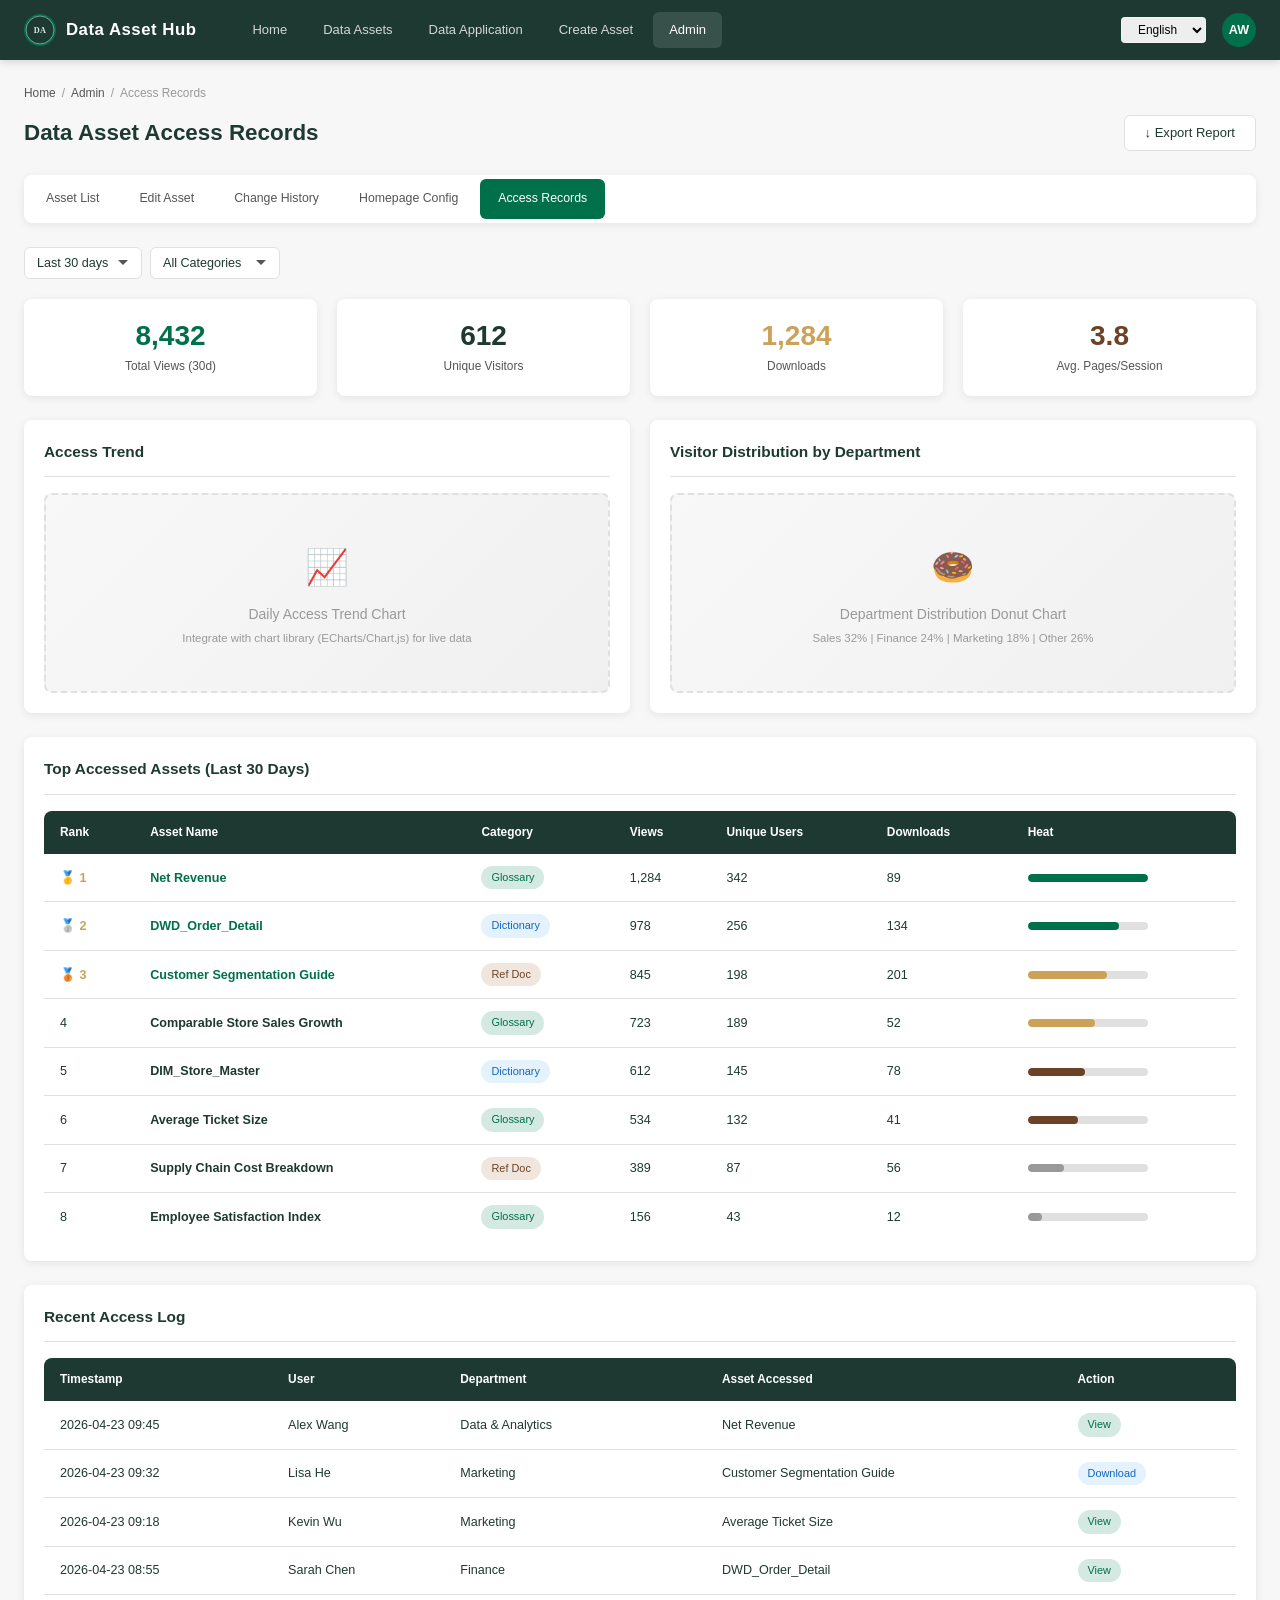
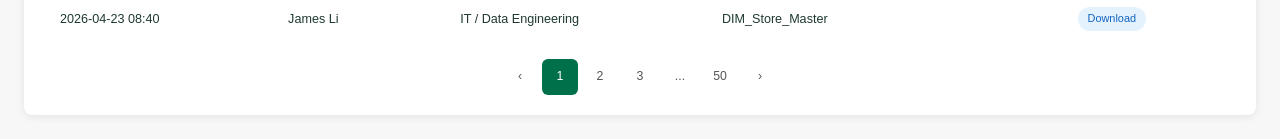
==== admin-access.html @ 6fecf53f "Add asset shelf page with grid and list views, filtering options, and apply modal for L3 assets" ====
<!DOCTYPE html>
<html lang="en">
<head>
  <meta charset="UTF-8">
  <meta name="viewport" content="width=device-width, initial-scale=1.0">
  <title>Data Asset Hub - Access Records</title>
  <link rel="stylesheet" href="css/style.css">
  <style>
    .admin-tabs {
      display: flex; gap: 4px; background: var(--bg-white); padding: 4px;
      border-radius: 8px; box-shadow: var(--shadow-card); margin-bottom: 24px;
    }
    .admin-tab {
      padding: 10px 18px; border-radius: 6px; cursor: pointer; font-size: 0.88rem;
      color: var(--text-secondary); transition: var(--transition); text-align: center;
    }
    .admin-tab:hover { background: var(--bg-primary); }
    .admin-tab.active { background: var(--sb-green); color: #fff; font-weight: 500; }
    .heat-bar {
      height: 8px; border-radius: 4px; background: var(--border-color);
      overflow: hidden; width: 120px;
    }
    .heat-bar-fill {
      height: 100%; border-radius: 4px;
      transition: width 0.5s ease;
    }
    .chart-placeholder {
      background: linear-gradient(135deg, #f8f8f8, #f0f0f0);
      border: 2px dashed var(--border-color);
      border-radius: 8px;
      display: flex;
      align-items: center;
      justify-content: center;
      flex-direction: column;
      color: var(--text-muted);
      padding: 40px;
      min-height: 200px;
    }
  </style>
</head>
<body>
  <div id="nav-placeholder"></div>

  <div class="page-wrapper">
    <div class="page-container wide">

      <div class="page-header">
        <div class="breadcrumb"><a href="index.html">Home</a> <span>/</span> <a href="admin-list.html">Admin</a> <span>/</span> Access Records</div>
        <h1>Data Asset Access Records</h1>
        <div style="margin-left:auto;">
          <button class="btn btn-secondary" onclick="showToast('Exported report')">↓ Export Report</button>
        </div>
      </div>

      <div class="admin-tabs">
        <a class="admin-tab" href="admin-list.html">Asset List</a>
        <a class="admin-tab" href="admin-edit.html">Edit Asset</a>
        <a class="admin-tab" href="admin-history.html">Change History</a>
        <a class="admin-tab" href="admin-config.html">Homepage Config</a>
        <a class="admin-tab active" href="admin-access.html">Access Records</a>
      </div>

      <!-- Date Range Filter -->
      <div class="flex-between mb-20" style="flex-wrap:wrap; gap:12px;">
        <div class="flex gap-8">
          <select class="form-control" style="width:auto; padding:8px 32px 8px 12px;">
            <option>Last 7 days</option>
            <option selected>Last 30 days</option>
            <option>Last 90 days</option>
            <option>This Year</option>
          </select>
          <select class="form-control" style="width:auto; padding:8px 32px 8px 12px;">
            <option>All Categories</option>
            <option>Glossary</option>
            <option>Dictionary</option>
            <option>Reference Doc</option>
          </select>
        </div>
      </div>

      <!-- Summary Stats -->
      <div class="grid-4 mb-24">
        <div class="stat-card">
          <div class="stat-number" style="color:var(--sb-green);">8,432</div>
          <div class="stat-label">Total Views (30d)</div>
        </div>
        <div class="stat-card">
          <div class="stat-number" style="color:var(--sb-dark-green);">612</div>
          <div class="stat-label">Unique Visitors</div>
        </div>
        <div class="stat-card">
          <div class="stat-number" style="color:var(--sb-gold);">1,284</div>
          <div class="stat-label">Downloads</div>
        </div>
        <div class="stat-card">
          <div class="stat-number" style="color:var(--sb-brown);">3.8</div>
          <div class="stat-label">Avg. Pages/Session</div>
        </div>
      </div>

      <div class="grid-2 mb-24">

        <!-- Trend Chart Placeholder -->
        <div class="card">
          <div class="card-header">
            <h3>Access Trend</h3>
          </div>
          <div class="chart-placeholder">
            <div style="font-size:2.5rem; margin-bottom:8px;">📈</div>
            <div>Daily Access Trend Chart</div>
            <div style="font-size:0.82rem; margin-top:4px;">Integrate with chart library (ECharts/Chart.js) for live data</div>
          </div>
        </div>

        <!-- User Distribution -->
        <div class="card">
          <div class="card-header">
            <h3>Visitor Distribution by Department</h3>
          </div>
          <div class="chart-placeholder">
            <div style="font-size:2.5rem; margin-bottom:8px;">🍩</div>
            <div>Department Distribution Donut Chart</div>
            <div style="font-size:0.82rem; margin-top:4px;">Sales 32% | Finance 24% | Marketing 18% | Other 26%</div>
          </div>
        </div>
      </div>

      <!-- Top Accessed Assets -->
      <div class="card mb-24">
        <div class="card-header">
          <h3>Top Accessed Assets (Last 30 Days)</h3>
        </div>
        <table class="data-table">
          <thead>
            <tr>
              <th>Rank</th>
              <th>Asset Name</th>
              <th>Category</th>
              <th>Views</th>
              <th>Unique Users</th>
              <th>Downloads</th>
              <th>Heat</th>
            </tr>
          </thead>
          <tbody>
            <tr>
              <td><strong style="color:var(--sb-gold);">🥇 1</strong></td>
              <td><a href="detail-glossary.html"><strong>Net Revenue</strong></a></td>
              <td><span class="tag tag-green">Glossary</span></td>
              <td>1,284</td>
              <td>342</td>
              <td>89</td>
              <td>
                <div class="heat-bar"><div class="heat-bar-fill" style="width:100%; background:var(--sb-green);"></div></div>
              </td>
            </tr>
            <tr>
              <td><strong style="color:var(--sb-gold);">🥈 2</strong></td>
              <td><a href="detail-dictionary.html"><strong>DWD_Order_Detail</strong></a></td>
              <td><span class="tag tag-blue">Dictionary</span></td>
              <td>978</td>
              <td>256</td>
              <td>134</td>
              <td>
                <div class="heat-bar"><div class="heat-bar-fill" style="width:76%; background:var(--sb-green);"></div></div>
              </td>
            </tr>
            <tr>
              <td><strong style="color:var(--sb-gold);">🥉 3</strong></td>
              <td><a href="detail-document.html"><strong>Customer Segmentation Guide</strong></a></td>
              <td><span class="tag tag-brown">Ref Doc</span></td>
              <td>845</td>
              <td>198</td>
              <td>201</td>
              <td>
                <div class="heat-bar"><div class="heat-bar-fill" style="width:66%; background:var(--sb-gold);"></div></div>
              </td>
            </tr>
            <tr>
              <td>4</td>
              <td><strong>Comparable Store Sales Growth</strong></td>
              <td><span class="tag tag-green">Glossary</span></td>
              <td>723</td>
              <td>189</td>
              <td>52</td>
              <td>
                <div class="heat-bar"><div class="heat-bar-fill" style="width:56%; background:var(--sb-gold);"></div></div>
              </td>
            </tr>
            <tr>
              <td>5</td>
              <td><strong>DIM_Store_Master</strong></td>
              <td><span class="tag tag-blue">Dictionary</span></td>
              <td>612</td>
              <td>145</td>
              <td>78</td>
              <td>
                <div class="heat-bar"><div class="heat-bar-fill" style="width:48%; background:var(--sb-brown);"></div></div>
              </td>
            </tr>
            <tr>
              <td>6</td>
              <td><strong>Average Ticket Size</strong></td>
              <td><span class="tag tag-green">Glossary</span></td>
              <td>534</td>
              <td>132</td>
              <td>41</td>
              <td>
                <div class="heat-bar"><div class="heat-bar-fill" style="width:42%; background:var(--sb-brown);"></div></div>
              </td>
            </tr>
            <tr>
              <td>7</td>
              <td><strong>Supply Chain Cost Breakdown</strong></td>
              <td><span class="tag tag-brown">Ref Doc</span></td>
              <td>389</td>
              <td>87</td>
              <td>56</td>
              <td>
                <div class="heat-bar"><div class="heat-bar-fill" style="width:30%; background:var(--text-muted);"></div></div>
              </td>
            </tr>
            <tr>
              <td>8</td>
              <td><strong>Employee Satisfaction Index</strong></td>
              <td><span class="tag tag-green">Glossary</span></td>
              <td>156</td>
              <td>43</td>
              <td>12</td>
              <td>
                <div class="heat-bar"><div class="heat-bar-fill" style="width:12%; background:var(--text-muted);"></div></div>
              </td>
            </tr>
          </tbody>
        </table>
      </div>

      <!-- Recent Access Log -->
      <div class="card">
        <div class="card-header">
          <h3>Recent Access Log</h3>
        </div>
        <table class="data-table">
          <thead>
            <tr>
              <th>Timestamp</th>
              <th>User</th>
              <th>Department</th>
              <th>Asset Accessed</th>
              <th>Action</th>
            </tr>
          </thead>
          <tbody>
            <tr>
              <td style="white-space:nowrap;">2026-04-23 09:45</td>
              <td>Alex Wang</td>
              <td>Data & Analytics</td>
              <td>Net Revenue</td>
              <td><span class="tag tag-green">View</span></td>
            </tr>
            <tr>
              <td style="white-space:nowrap;">2026-04-23 09:32</td>
              <td>Lisa He</td>
              <td>Marketing</td>
              <td>Customer Segmentation Guide</td>
              <td><span class="tag tag-blue">Download</span></td>
            </tr>
            <tr>
              <td style="white-space:nowrap;">2026-04-23 09:18</td>
              <td>Kevin Wu</td>
              <td>Marketing</td>
              <td>Average Ticket Size</td>
              <td><span class="tag tag-green">View</span></td>
            </tr>
            <tr>
              <td style="white-space:nowrap;">2026-04-23 08:55</td>
              <td>Sarah Chen</td>
              <td>Finance</td>
              <td>DWD_Order_Detail</td>
              <td><span class="tag tag-green">View</span></td>
            </tr>
            <tr>
              <td style="white-space:nowrap;">2026-04-23 08:40</td>
              <td>James Li</td>
              <td>IT / Data Engineering</td>
              <td>DIM_Store_Master</td>
              <td><span class="tag tag-blue">Download</span></td>
            </tr>
          </tbody>
        </table>
        <div class="pagination" style="margin-top:16px;">
          <a href="#">‹</a>
          <span class="active">1</span>
          <a href="#">2</a>
          <a href="#">3</a>
          <span>...</span>
          <a href="#">50</a>
          <a href="#">›</a>
        </div>
      </div>

    </div>
  </div>

  <script src="js/main.js"></script>
  <script>initNav('admin');</script>
</body>
</html>
---- css/style.css ----
/* ===== Starbucks Data Asset Platform - Global Styles ===== */

/* -- CSS Variables -- */
:root {
  --sb-green: #00704A;
  --sb-dark-green: #1E3932;
  --sb-light-green: #D4E9E2;
  --sb-brown: #6B4226;
  --sb-gold: #CBA258;
  --sb-yellow: #F5A623;
  --sb-orange-light: #F4B8A5;
  --sb-cancel-pink: #E8967D;
  --sb-success: #2E7D32;
  --sb-warning: #F5A623;
  --sb-error: #D32F2F;
  --sb-info: #1976D2;
  --bg-primary: #F7F7F7;
  --bg-white: #FFFFFF;
  --bg-card: #FFFFFF;
  --text-primary: #1E3932;
  --text-secondary: #555555;
  --text-muted: #999999;
  --border-color: #E0E0E0;
  --border-radius: 8px;
  --shadow-card: 0 2px 8px rgba(0, 0, 0, 0.08);
  --shadow-hover: 0 4px 16px rgba(0, 0, 0, 0.12);
  --nav-height: 60px;
  --sidebar-width: 240px;
  --transition: all 0.2s ease;
}

/* -- Reset & Base -- */
*, *::before, *::after {
  box-sizing: border-box;
  margin: 0;
  padding: 0;
}

html {
  font-size: 14px;
  scroll-behavior: smooth;
}

body {
  font-family: 'Segoe UI', 'PingFang SC', 'Microsoft YaHei', sans-serif;
  color: var(--text-primary);
  background: var(--bg-primary);
  line-height: 1.6;
  min-height: 100vh;
}

a {
  color: var(--sb-green);
  text-decoration: none;
  transition: var(--transition);
}
a:hover {
  color: var(--sb-dark-green);
}

img {
  max-width: 100%;
}

/* -- Top Navigation -- */
.top-nav {
  position: fixed;
  top: 0;
  left: 0;
  right: 0;
  height: var(--nav-height);
  background: var(--sb-dark-green);
  color: #fff;
  display: flex;
  align-items: center;
  padding: 0 24px;
  z-index: 1000;
  box-shadow: 0 2px 8px rgba(0,0,0,0.15);
}

.top-nav .logo {
  display: flex;
  align-items: center;
  gap: 10px;
  font-size: 1.2rem;
  font-weight: 700;
  letter-spacing: 0.5px;
  cursor: pointer;
}

.top-nav .logo svg {
  width: 32px;
  height: 32px;
}

.top-nav .nav-links {
  display: flex;
  align-items: center;
  gap: 4px;
  margin-left: 40px;
}

.top-nav .nav-links a {
  color: rgba(255,255,255,0.8);
  padding: 8px 16px;
  border-radius: 6px;
  font-size: 0.93rem;
  transition: var(--transition);
}

.top-nav .nav-links a:hover,
.top-nav .nav-links a.active {
  color: #fff;
  background: rgba(255,255,255,0.12);
}

.top-nav .nav-right {
  margin-left: auto;
  display: flex;
  align-items: center;
  gap: 16px;
}

.top-nav .nav-right .lang-switch {
  background: rgba(255,255,255,0.92);
  border: 1px solid rgba(255,255,255,0.4);
  color: #000;
  padding: 4px 12px;
  border-radius: 4px;
  cursor: pointer;
  font-size: 0.85rem;
}

.top-nav .user-avatar {
  width: 34px;
  height: 34px;
  border-radius: 50%;
  background: var(--sb-green);
  display: flex;
  align-items: center;
  justify-content: center;
  font-weight: 600;
  font-size: 0.9rem;
  cursor: pointer;
}

/* -- Page Layout -- */
.page-wrapper {
  margin-top: var(--nav-height);
  min-height: calc(100vh - var(--nav-height));
}

.page-container {
  max-width: 1280px;
  margin: 0 auto;
  padding: 24px;
}

.page-container.wide {
  max-width: 1440px;
}

/* -- Page Header -- */
.page-header {
  display: flex;
  align-items: center;
  justify-content: space-between;
  margin-bottom: 24px;
  flex-wrap: wrap;
  gap: 12px;
}

.page-header h1 {
  font-size: 1.6rem;
  font-weight: 700;
  color: var(--sb-dark-green);
}

.page-header .breadcrumb {
  font-size: 0.85rem;
  color: var(--text-muted);
  display: flex;
  align-items: center;
  gap: 6px;
  width: 100%;
}

.page-header .breadcrumb a {
  color: var(--text-secondary);
}
.page-header .breadcrumb span {
  color: var(--text-muted);
}

/* -- Buttons -- */
.btn {
  display: inline-flex;
  align-items: center;
  gap: 6px;
  padding: 8px 20px;
  border-radius: 6px;
  border: none;
  font-size: 0.93rem;
  font-weight: 500;
  cursor: pointer;
  transition: var(--transition);
  line-height: 1.4;
}

.btn-primary {
  background: var(--sb-green);
  color: #fff;
}
.btn-primary:hover {
  background: #005a3c;
}

.btn-secondary {
  background: var(--bg-white);
  color: var(--text-primary);
  border: 1px solid var(--border-color);
}
.btn-secondary:hover {
  border-color: var(--sb-green);
  color: var(--sb-green);
}

.btn-cancel {
  background: var(--sb-cancel-pink);
  color: #fff;
}
.btn-cancel:hover {
  background: #d67b63;
}

.btn-gold {
  background: var(--sb-gold);
  color: #fff;
}
.btn-gold:hover {
  background: #b8914a;
}

.btn-sm {
  padding: 5px 12px;
  font-size: 0.85rem;
}

.btn-lg {
  padding: 12px 28px;
  font-size: 1rem;
}

/* -- Cards -- */
.card {
  background: var(--bg-card);
  border-radius: var(--border-radius);
  box-shadow: var(--shadow-card);
  padding: 20px;
  transition: var(--transition);
}

.card:hover {
  box-shadow: var(--shadow-hover);
}

.card-header {
  display: flex;
  align-items: center;
  justify-content: space-between;
  margin-bottom: 16px;
  padding-bottom: 12px;
  border-bottom: 1px solid var(--border-color);
}

.card-header h3 {
  font-size: 1.1rem;
  font-weight: 600;
  color: var(--sb-dark-green);
}

/* -- Tags / Badges -- */
.tag {
  display: inline-flex;
  align-items: center;
  padding: 3px 10px;
  border-radius: 12px;
  font-size: 0.78rem;
  font-weight: 500;
}

.tag-green {
  background: var(--sb-light-green);
  color: var(--sb-green);
}
.tag-brown {
  background: #F0E6DD;
  color: var(--sb-brown);
}
.tag-gold {
  background: #FFF3DC;
  color: #9A7B3A;
}
.tag-blue {
  background: #E3F2FD;
  color: #1565C0;
}
.tag-red {
  background: #FFEBEE;
  color: #C62828;
}

/* Security Level Tags */
.tag-l1 {
  background: var(--sb-light-green);
  color: var(--sb-green);
}
.tag-l2 {
  background: #E3F2FD;
  color: #1565C0;
}
.tag-l3 {
  background: #FFF3DC;
  color: #9A7B3A;
}

/* Status Tags */
.status-approved {
  background: var(--sb-light-green);
  color: var(--sb-success);
}
.status-pending {
  background: #FFF3DC;
  color: var(--sb-warning);
}
.status-rejected {
  background: #FFEBEE;
  color: var(--sb-error);
}
.status-draft {
  background: #F5F5F5;
  color: var(--text-muted);
}

/* -- Tables -- */
.data-table {
  width: 100%;
  border-collapse: collapse;
  background: var(--bg-white);
  border-radius: var(--border-radius);
  overflow: hidden;
}

.data-table thead {
  background: var(--sb-dark-green);
  color: #fff;
}

.data-table th {
  padding: 12px 16px;
  text-align: left;
  font-weight: 600;
  font-size: 0.85rem;
  white-space: nowrap;
}

.data-table td {
  padding: 12px 16px;
  border-bottom: 1px solid var(--border-color);
  font-size: 0.9rem;
}

.data-table tbody tr:hover {
  background: #f9fdfb;
}

.data-table tbody tr:last-child td {
  border-bottom: none;
}

/* -- Forms -- */
.form-group {
  margin-bottom: 20px;
}

.form-group label {
  display: block;
  font-weight: 600;
  margin-bottom: 6px;
  font-size: 0.9rem;
  color: var(--text-primary);
}

.form-group label .required {
  color: var(--sb-error);
  margin-left: 2px;
}

.form-control {
  width: 100%;
  padding: 10px 14px;
  border: 1px solid var(--border-color);
  border-radius: 6px;
  font-size: 0.9rem;
  color: var(--text-primary);
  background: var(--bg-white);
  transition: var(--transition);
}

.form-control:focus {
  outline: none;
  border-color: var(--sb-green);
  box-shadow: 0 0 0 3px rgba(0, 112, 74, 0.1);
}

select.form-control {
  appearance: none;
  background-image: url("data:image/svg+xml,%3Csvg xmlns='http://www.w3.org/2000/svg' width='12' height='12' viewBox='0 0 12 12'%3E%3Cpath fill='%23555' d='M6 8L1 3h10z'/%3E%3C/svg%3E");
  background-repeat: no-repeat;
  background-position: right 12px center;
  padding-right: 32px;
}

textarea.form-control {
  resize: vertical;
  min-height: 80px;
}

.form-row {
  display: grid;
  grid-template-columns: 1fr 1fr;
  gap: 16px;
}

.form-section {
  background: var(--bg-white);
  border-radius: var(--border-radius);
  box-shadow: var(--shadow-card);
  padding: 24px;
  margin-bottom: 20px;
}

.form-section h3 {
  font-size: 1.05rem;
  font-weight: 600;
  color: var(--sb-dark-green);
  margin-bottom: 20px;
  padding-bottom: 10px;
  border-bottom: 2px solid var(--sb-light-green);
}

/* -- Search Bar -- */
.search-bar {
  display: flex;
  align-items: center;
  background: var(--bg-white);
  border: 1px solid var(--border-color);
  border-radius: 8px;
  padding: 2px;
  max-width: 480px;
  box-shadow: var(--shadow-card);
}

.search-bar input {
  flex: 1;
  border: none;
  padding: 10px 14px;
  font-size: 0.93rem;
  outline: none;
  background: transparent;
}

.search-bar button {
  background: var(--sb-green);
  color: #fff;
  border: none;
  padding: 10px 20px;
  border-radius: 6px;
  cursor: pointer;
  font-size: 0.9rem;
  transition: var(--transition);
}

.search-bar button:hover {
  background: #005a3c;
}

/* -- Grid Layouts -- */
.grid-2 { display: grid; grid-template-columns: 1fr 1fr; gap: 20px; }
.grid-3 { display: grid; grid-template-columns: repeat(3, 1fr); gap: 20px; }
.grid-4 { display: grid; grid-template-columns: repeat(4, 1fr); gap: 20px; }

/* -- Stats Cards -- */
.stat-card {
  background: var(--bg-white);
  border-radius: var(--border-radius);
  padding: 20px;
  box-shadow: var(--shadow-card);
  text-align: center;
  transition: var(--transition);
}

.stat-card:hover {
  transform: translateY(-2px);
  box-shadow: var(--shadow-hover);
}

.stat-card .stat-icon {
  width: 48px;
  height: 48px;
  border-radius: 12px;
  display: flex;
  align-items: center;
  justify-content: center;
  margin: 0 auto 12px;
  font-size: 1.4rem;
}

.stat-card .stat-number {
  font-size: 2rem;
  font-weight: 700;
  color: var(--sb-dark-green);
  line-height: 1.2;
}

.stat-card .stat-label {
  color: var(--text-secondary);
  font-size: 0.85rem;
  margin-top: 4px;
}

/* -- Matrix -- */
.matrix-container {
  overflow-x: auto;
  background: var(--bg-white);
  border-radius: var(--border-radius);
  box-shadow: var(--shadow-card);
}

.matrix-table {
  width: 100%;
  border-collapse: collapse;
  min-width: 700px;
}

.matrix-table th,
.matrix-table td {
  padding: 10px 14px;
  text-align: center;
  font-size: 0.85rem;
  border: 1px solid var(--border-color);
}

.matrix-table thead th {
  background: var(--sb-dark-green);
  color: #fff;
  font-weight: 600;
}

.matrix-table tbody th {
  background: #f5f5f5;
  font-weight: 600;
  text-align: left;
}

.matrix-cell {
  display: inline-flex;
  align-items: center;
  justify-content: center;
  width: 36px;
  height: 36px;
  border-radius: 6px;
  font-size: 0.75rem;
  font-weight: 600;
  cursor: pointer;
  transition: var(--transition);
}

.matrix-cell.ac {
  background: var(--sb-light-green);
  color: var(--sb-green);
}
.matrix-cell.ac:hover {
  background: var(--sb-green);
  color: #fff;
}

.matrix-cell.id {
  background: #FFF3DC;
  color: var(--sb-gold);
}

.matrix-cell.nc {
  background: #F5F5F5;
  color: var(--text-muted);
}

/* -- Timeline / Approval Flow -- */
.timeline {
  position: relative;
  padding-left: 32px;
}

.timeline::before {
  content: '';
  position: absolute;
  left: 12px;
  top: 0;
  bottom: 0;
  width: 2px;
  background: var(--border-color);
}

.timeline-item {
  position: relative;
  padding-bottom: 24px;
}

.timeline-item:last-child {
  padding-bottom: 0;
}

.timeline-dot {
  position: absolute;
  left: -26px;
  top: 4px;
  width: 14px;
  height: 14px;
  border-radius: 50%;
  background: var(--sb-green);
  border: 2px solid var(--bg-white);
  box-shadow: 0 0 0 2px var(--sb-green);
}

.timeline-dot.pending {
  background: var(--sb-gold);
  box-shadow: 0 0 0 2px var(--sb-gold);
}

.timeline-dot.rejected {
  background: var(--sb-error);
  box-shadow: 0 0 0 2px var(--sb-error);
}

.timeline-content {
  background: var(--bg-white);
  border-radius: var(--border-radius);
  padding: 14px 18px;
  box-shadow: var(--shadow-card);
}

.timeline-content .tl-header {
  display: flex;
  justify-content: space-between;
  align-items: center;
  margin-bottom: 6px;
}

.timeline-content .tl-name {
  font-weight: 600;
  color: var(--sb-dark-green);
}

.timeline-content .tl-date {
  font-size: 0.8rem;
  color: var(--text-muted);
}

.timeline-content .tl-role {
  font-size: 0.82rem;
  color: var(--text-secondary);
}

/* -- Tabs -- */
.tabs {
  display: flex;
  border-bottom: 2px solid var(--border-color);
  margin-bottom: 20px;
  gap: 0;
}

.tab-item {
  padding: 10px 20px;
  cursor: pointer;
  font-weight: 500;
  color: var(--text-secondary);
  border-bottom: 2px solid transparent;
  margin-bottom: -2px;
  transition: var(--transition);
  font-size: 0.93rem;
}

.tab-item:hover {
  color: var(--sb-green);
}

.tab-item.active {
  color: var(--sb-green);
  border-bottom-color: var(--sb-green);
}

.tab-content {
  display: none;
}

.tab-content.active {
  display: block;
}

/* -- Asset Card (Shelf page) -- */
.asset-card {
  background: var(--bg-white);
  border-radius: var(--border-radius);
  box-shadow: var(--shadow-card);
  padding: 20px;
  transition: var(--transition);
  cursor: pointer;
  border-left: 4px solid transparent;
}

.asset-card:hover {
  box-shadow: var(--shadow-hover);
  border-left-color: var(--sb-green);
  transform: translateY(-1px);
}

.asset-card .ac-top {
  display: flex;
  align-items: flex-start;
  justify-content: space-between;
  margin-bottom: 12px;
}

.asset-card .ac-title {
  font-size: 1rem;
  font-weight: 600;
  color: var(--sb-dark-green);
  line-height: 1.4;
}

.asset-card .ac-tags {
  display: flex;
  flex-wrap: wrap;
  gap: 6px;
  margin-bottom: 10px;
}

.asset-card .ac-desc {
  font-size: 0.85rem;
  color: var(--text-secondary);
  line-height: 1.5;
  margin-bottom: 12px;
  display: -webkit-box;
  -webkit-line-clamp: 2;
  -webkit-box-orient: vertical;
  overflow: hidden;
}

.asset-card .ac-footer {
  display: flex;
  align-items: center;
  justify-content: space-between;
  font-size: 0.8rem;
  color: var(--text-muted);
  padding-top: 10px;
  border-top: 1px solid var(--border-color);
}

.asset-card .ac-owner {
  display: flex;
  align-items: center;
  gap: 6px;
}

.asset-card .ac-owner-avatar {
  width: 22px;
  height: 22px;
  border-radius: 50%;
  background: var(--sb-light-green);
  color: var(--sb-green);
  display: flex;
  align-items: center;
  justify-content: center;
  font-size: 0.7rem;
  font-weight: 600;
}

/* -- Filter sidebar -- */
.filter-sidebar {
  background: var(--bg-white);
  border-radius: var(--border-radius);
  box-shadow: var(--shadow-card);
  padding: 20px;
}

.filter-group {
  margin-bottom: 20px;
}

.filter-group h4 {
  font-size: 0.9rem;
  font-weight: 600;
  color: var(--sb-dark-green);
  margin-bottom: 10px;
}

.filter-option {
  display: flex;
  align-items: center;
  gap: 8px;
  padding: 6px 0;
  cursor: pointer;
  font-size: 0.88rem;
  color: var(--text-secondary);
}

.filter-option input[type="checkbox"] {
  accent-color: var(--sb-green);
}

/* -- Detail Page Sections -- */
.detail-hero {
  background: linear-gradient(135deg, var(--sb-dark-green), var(--sb-green));
  color: #fff;
  padding: 32px;
  border-radius: var(--border-radius);
  margin-bottom: 24px;
}

.detail-hero h1 {
  font-size: 1.5rem;
  margin-bottom: 8px;
}

.detail-hero .detail-meta {
  display: flex;
  flex-wrap: wrap;
  gap: 16px;
  font-size: 0.88rem;
  opacity: 0.9;
}

.detail-section {
  background: var(--bg-white);
  border-radius: var(--border-radius);
  box-shadow: var(--shadow-card);
  padding: 24px;
  margin-bottom: 20px;
}

.detail-section h2 {
  font-size: 1.15rem;
  font-weight: 600;
  color: var(--sb-dark-green);
  margin-bottom: 16px;
  padding-bottom: 8px;
  border-bottom: 2px solid var(--sb-light-green);
}

.detail-row {
  display: flex;
  padding: 10px 0;
  border-bottom: 1px solid #f5f5f5;
}

.detail-row:last-child {
  border-bottom: none;
}

.detail-label {
  width: 180px;
  flex-shrink: 0;
  font-weight: 600;
  color: var(--text-secondary);
  font-size: 0.9rem;
}

.detail-value {
  flex: 1;
  font-size: 0.9rem;
}

/* -- Pagination -- */
.pagination {
  display: flex;
  align-items: center;
  justify-content: center;
  gap: 4px;
  margin-top: 24px;
}

.pagination a,
.pagination span {
  display: inline-flex;
  align-items: center;
  justify-content: center;
  min-width: 36px;
  height: 36px;
  padding: 0 8px;
  border-radius: 6px;
  font-size: 0.88rem;
  color: var(--text-secondary);
  transition: var(--transition);
}

.pagination a:hover {
  background: var(--sb-light-green);
  color: var(--sb-green);
}

.pagination .active {
  background: var(--sb-green);
  color: #fff;
}

/* -- Quick Links / Feature Icons -- */
.feature-icon-grid {
  display: grid;
  grid-template-columns: repeat(4, 1fr);
  gap: 16px;
}

.feature-icon-card {
  display: flex;
  flex-direction: column;
  align-items: center;
  gap: 10px;
  padding: 20px 12px;
  background: var(--bg-white);
  border-radius: var(--border-radius);
  box-shadow: var(--shadow-card);
  cursor: pointer;
  transition: var(--transition);
  text-align: center;
}

.feature-icon-card:hover {
  transform: translateY(-2px);
  box-shadow: var(--shadow-hover);
}

.feature-icon-card .fi-icon {
  width: 52px;
  height: 52px;
  border-radius: 14px;
  display: flex;
  align-items: center;
  justify-content: center;
  font-size: 1.5rem;
}

.feature-icon-card .fi-label {
  font-size: 0.88rem;
  font-weight: 500;
  color: var(--text-primary);
}

/* -- Modal -- */
.modal-overlay {
  display: none;
  position: fixed;
  inset: 0;
  background: rgba(0,0,0,0.45);
  z-index: 2000;
  align-items: center;
  justify-content: center;
}

.modal-overlay.show {
  display: flex;
}

.modal {
  background: var(--bg-white);
  border-radius: 12px;
  padding: 28px;
  width: 90%;
  max-width: 560px;
  max-height: 80vh;
  overflow-y: auto;
  box-shadow: 0 12px 40px rgba(0,0,0,0.2);
}

.modal h2 {
  font-size: 1.2rem;
  color: var(--sb-dark-green);
  margin-bottom: 16px;
}

.modal-actions {
  display: flex;
  gap: 12px;
  justify-content: flex-end;
  margin-top: 20px;
}

/* -- Toast -- */
.toast {
  position: fixed;
  top: 80px;
  right: 24px;
  background: var(--sb-green);
  color: #fff;
  padding: 12px 20px;
  border-radius: 8px;
  box-shadow: 0 4px 16px rgba(0,0,0,0.15);
  z-index: 3000;
  transform: translateX(120%);
  transition: transform 0.3s ease;
  font-size: 0.9rem;
}

.toast.show {
  transform: translateX(0);
}

/* -- Utility Classes -- */
.flex { display: flex; }
.flex-center { display: flex; align-items: center; justify-content: center; }
.flex-between { display: flex; align-items: center; justify-content: space-between; }
.gap-8 { gap: 8px; }
.gap-12 { gap: 12px; }
.gap-16 { gap: 16px; }
.gap-20 { gap: 20px; }
.mt-12 { margin-top: 12px; }
.mt-20 { margin-top: 20px; }
.mt-24 { margin-top: 24px; }
.mb-12 { margin-bottom: 12px; }
.mb-20 { margin-bottom: 20px; }
.mb-24 { margin-bottom: 24px; }
.text-center { text-align: center; }
.text-right { text-align: right; }
.text-muted { color: var(--text-muted); }
.text-green { color: var(--sb-green); }
.text-brown { color: var(--sb-brown); }
.fw-600 { font-weight: 600; }
.hidden { display: none; }

/* -- Responsive -- */
@media (max-width: 1024px) {
  .grid-4 { grid-template-columns: repeat(2, 1fr); }
  .grid-3 { grid-template-columns: repeat(2, 1fr); }
  .feature-icon-grid { grid-template-columns: repeat(3, 1fr) !important; }
}

@media (max-width: 768px) {
  .grid-4, .grid-3, .grid-2 { grid-template-columns: 1fr; }
  .form-row { grid-template-columns: 1fr; }
  .feature-icon-grid { grid-template-columns: repeat(2, 1fr) !important; }
  .top-nav .nav-links { display: none; }
  .page-container { padding: 16px; }
}
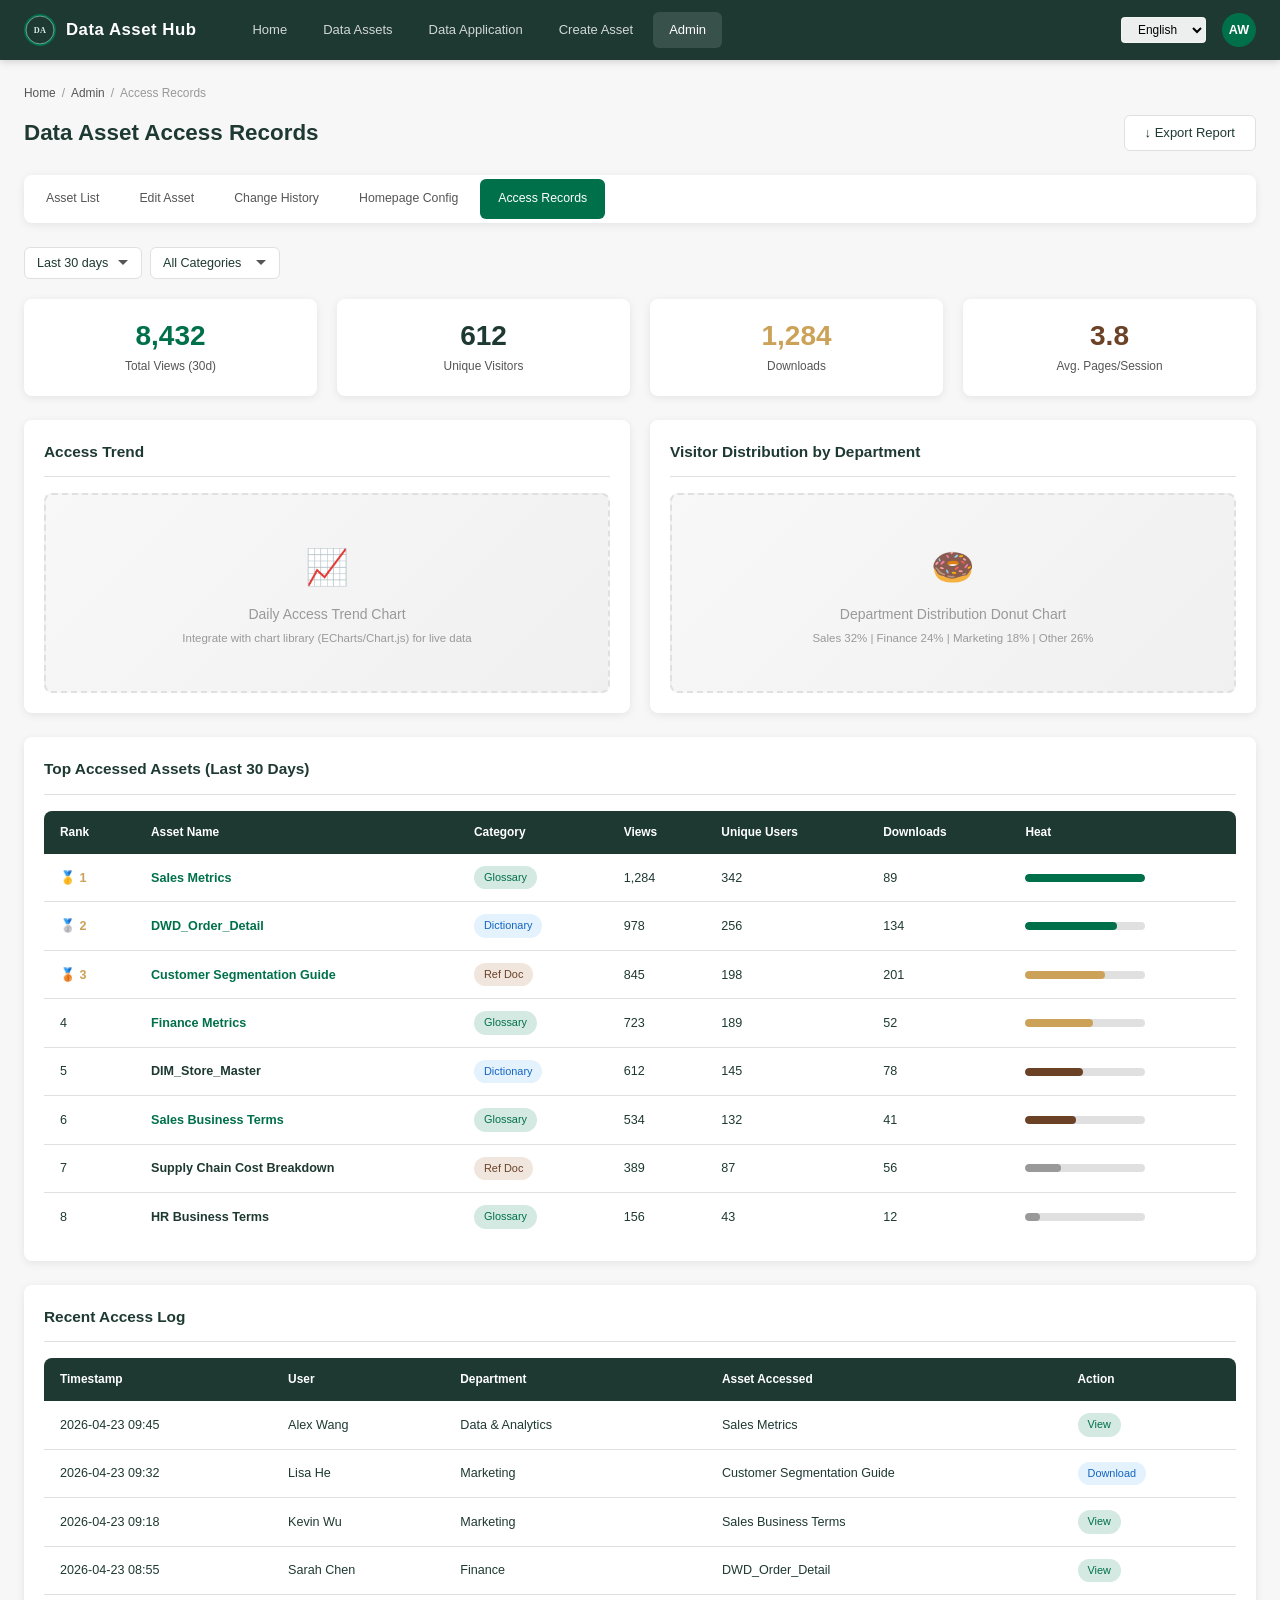
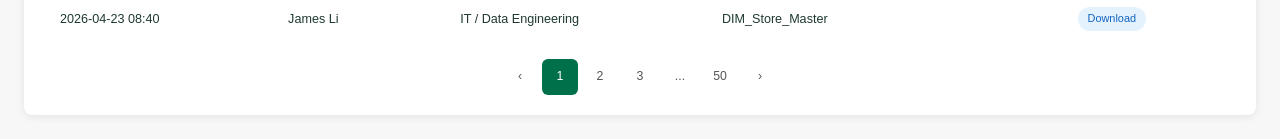
==== commit b6dea5a8: "feat: apply-asset glossary & ref doc form updates per 修改意见" ====
--- a/admin-access.html
+++ b/admin-access.html
@@ -145,7 +145,7 @@
           <tbody>
             <tr>
               <td><strong style="color:var(--sb-gold);">🥇 1</strong></td>
-              <td><a href="detail-glossary.html"><strong>Net Revenue</strong></a></td>
+              <td><a href="detail-glossary.html"><strong>Sales Metrics</strong></a></td>
               <td><span class="tag tag-green">Glossary</span></td>
               <td>1,284</td>
               <td>342</td>
@@ -178,7 +178,7 @@
             </tr>
             <tr>
               <td>4</td>
-              <td><strong>Comparable Store Sales Growth</strong></td>
+              <td><a href="detail-glossary.html"><strong>Finance Metrics</strong></a></td>
               <td><span class="tag tag-green">Glossary</span></td>
               <td>723</td>
               <td>189</td>
@@ -200,7 +200,7 @@
             </tr>
             <tr>
               <td>6</td>
-              <td><strong>Average Ticket Size</strong></td>
+              <td><a href="detail-glossary.html"><strong>Sales Business Terms</strong></a></td>
               <td><span class="tag tag-green">Glossary</span></td>
               <td>534</td>
               <td>132</td>
@@ -222,7 +222,7 @@
             </tr>
             <tr>
               <td>8</td>
-              <td><strong>Employee Satisfaction Index</strong></td>
+              <td><strong>HR Business Terms</strong></td>
               <td><span class="tag tag-green">Glossary</span></td>
               <td>156</td>
               <td>43</td>
@@ -255,7 +255,7 @@
               <td style="white-space:nowrap;">2026-04-23 09:45</td>
               <td>Alex Wang</td>
               <td>Data & Analytics</td>
-              <td>Net Revenue</td>
+              <td>Sales Metrics</td>
               <td><span class="tag tag-green">View</span></td>
             </tr>
             <tr>
@@ -269,7 +269,7 @@
               <td style="white-space:nowrap;">2026-04-23 09:18</td>
               <td>Kevin Wu</td>
               <td>Marketing</td>
-              <td>Average Ticket Size</td>
+              <td>Sales Business Terms</td>
               <td><span class="tag tag-green">View</span></td>
             </tr>
             <tr>
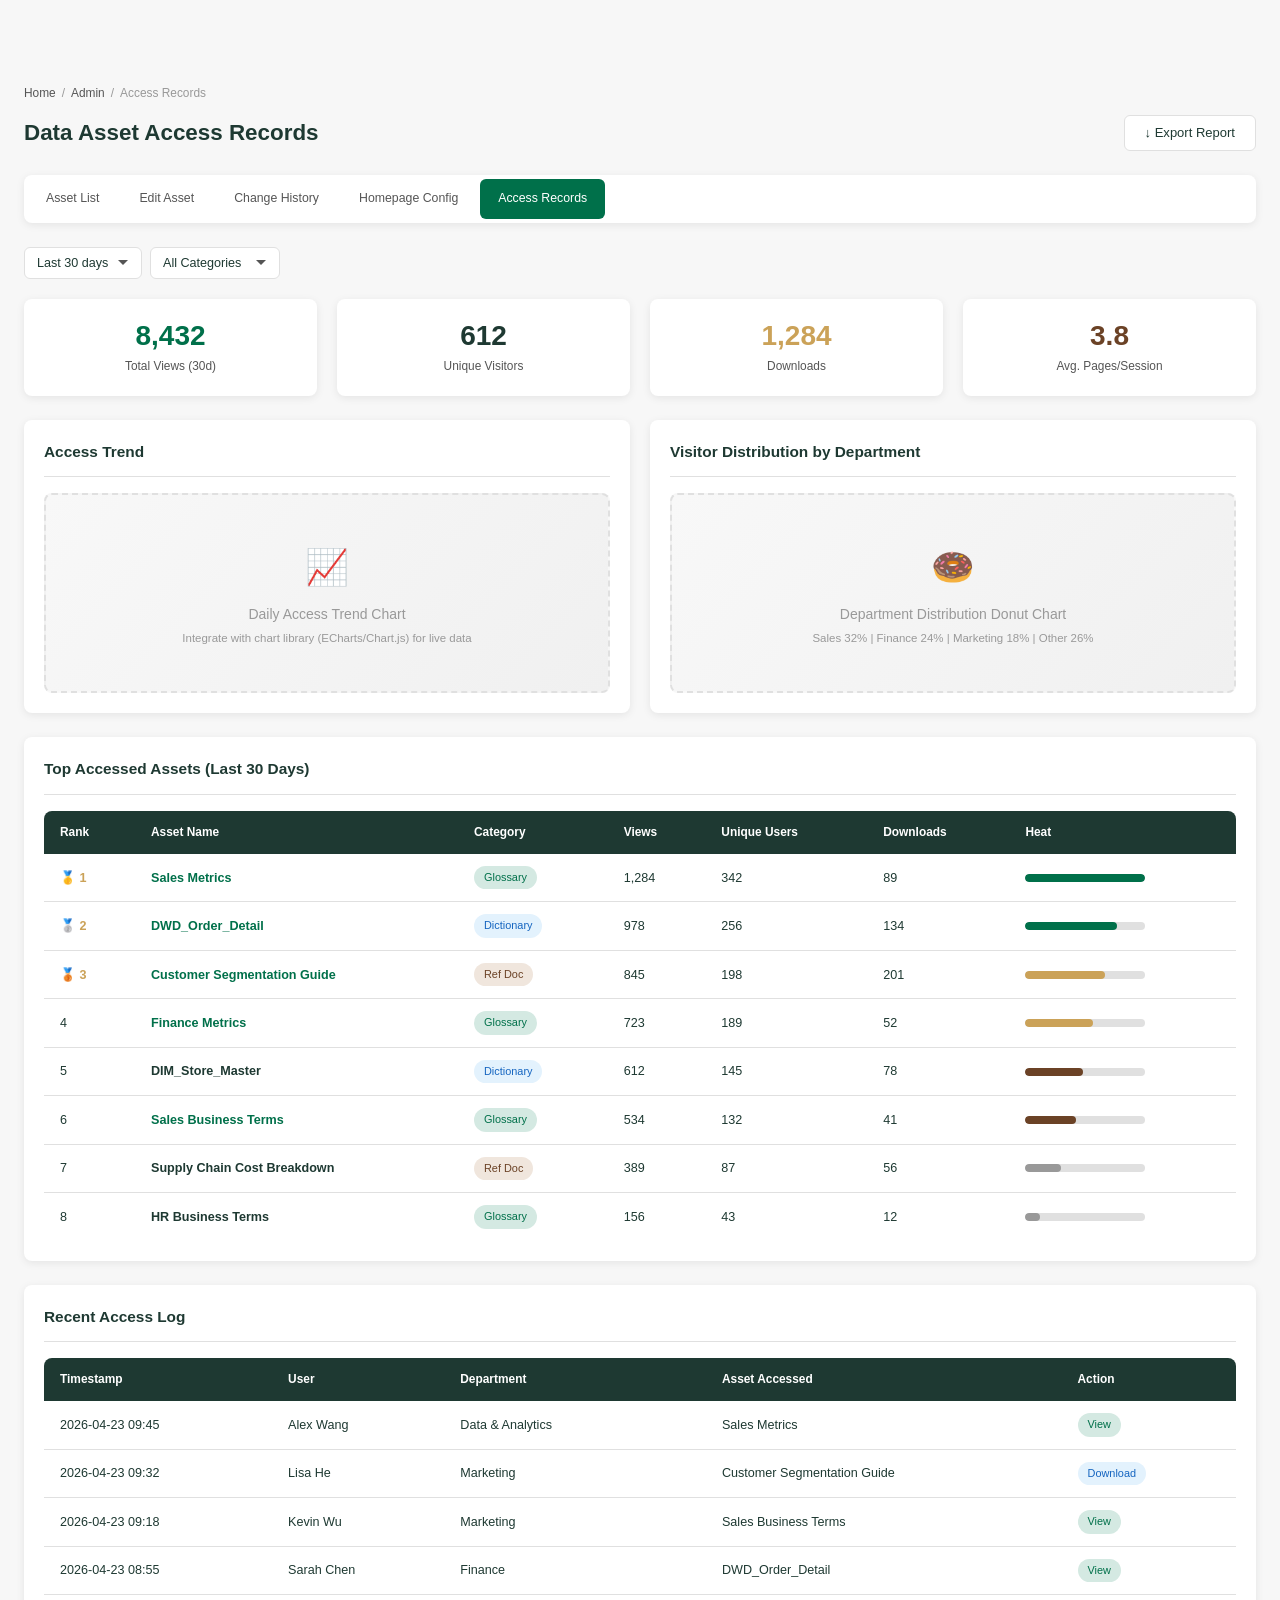
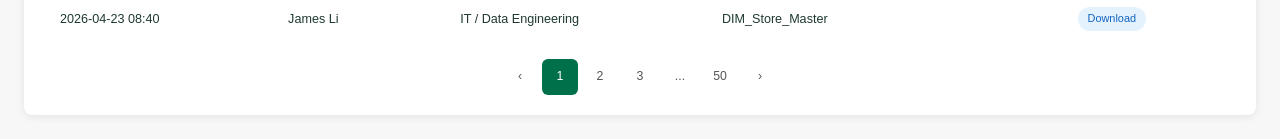
==== commit 05a375f5: "feat: implement full EN/CN language toggle across all pages" ====
--- a/admin-access.html
+++ b/admin-access.html
@@ -45,19 +45,19 @@
     <div class="page-container wide">
 
       <div class="page-header">
-        <div class="breadcrumb"><a href="index.html">Home</a> <span>/</span> <a href="admin-list.html">Admin</a> <span>/</span> Access Records</div>
-        <h1>Data Asset Access Records</h1>
+        <div class="breadcrumb"><a href="index.html" data-i18n="breadcrumb_home">Home</a> <span>/</span> <a href="admin-list.html" data-i18n="admin_bc">Admin</a> <span>/</span> <span data-i18n="admin_tab_access">Access Records</span></div>
+        <h1 data-i18n="admin_tab_access">Data Asset Access Records</h1>
         <div style="margin-left:auto;">
-          <button class="btn btn-secondary" onclick="showToast('Exported report')">↓ Export Report</button>
+          <button class="btn btn-secondary" data-i18n="btn_export" onclick="showToast('Exported report')">↓ Export Report</button>
         </div>
       </div>
 
       <div class="admin-tabs">
-        <a class="admin-tab" href="admin-list.html">Asset List</a>
-        <a class="admin-tab" href="admin-edit.html">Edit Asset</a>
-        <a class="admin-tab" href="admin-history.html">Change History</a>
-        <a class="admin-tab" href="admin-config.html">Homepage Config</a>
-        <a class="admin-tab active" href="admin-access.html">Access Records</a>
+        <a class="admin-tab" href="admin-list.html" data-i18n="admin_tab_list">Asset List</a>
+        <a class="admin-tab" href="admin-edit.html" data-i18n="admin_tab_edit">Edit Asset</a>
+        <a class="admin-tab" href="admin-history.html" data-i18n="admin_tab_history">Change History</a>
+        <a class="admin-tab" href="admin-config.html" data-i18n="admin_tab_config">Homepage Config</a>
+        <a class="admin-tab active" href="admin-access.html" data-i18n="admin_tab_access">Access Records</a>
       </div>
 
       <!-- Date Range Filter -->
--- a/css/style.css
+++ b/css/style.css
@@ -772,7 +772,8 @@
   gap: 6px;
 }
 
-.asset-card .ac-owner-avatar {
+.asset-card .ac-owner-avatar,
+.asset-list-item .ac-owner-avatar {
   width: 22px;
   height: 22px;
   border-radius: 50%;
@@ -1036,6 +1037,11 @@
 .fw-600 { font-weight: 600; }
 .hidden { display: none; }
 
+/* -- Language Toggle Blocks -- */
+/* .i18n-cn blocks are hidden by default (EN is default language).
+   JS applyLang() overrides display via inline style. */
+.i18n-cn { display: none; }
+
 /* -- Responsive -- */
 @media (max-width: 1024px) {
   .grid-4 { grid-template-columns: repeat(2, 1fr); }
